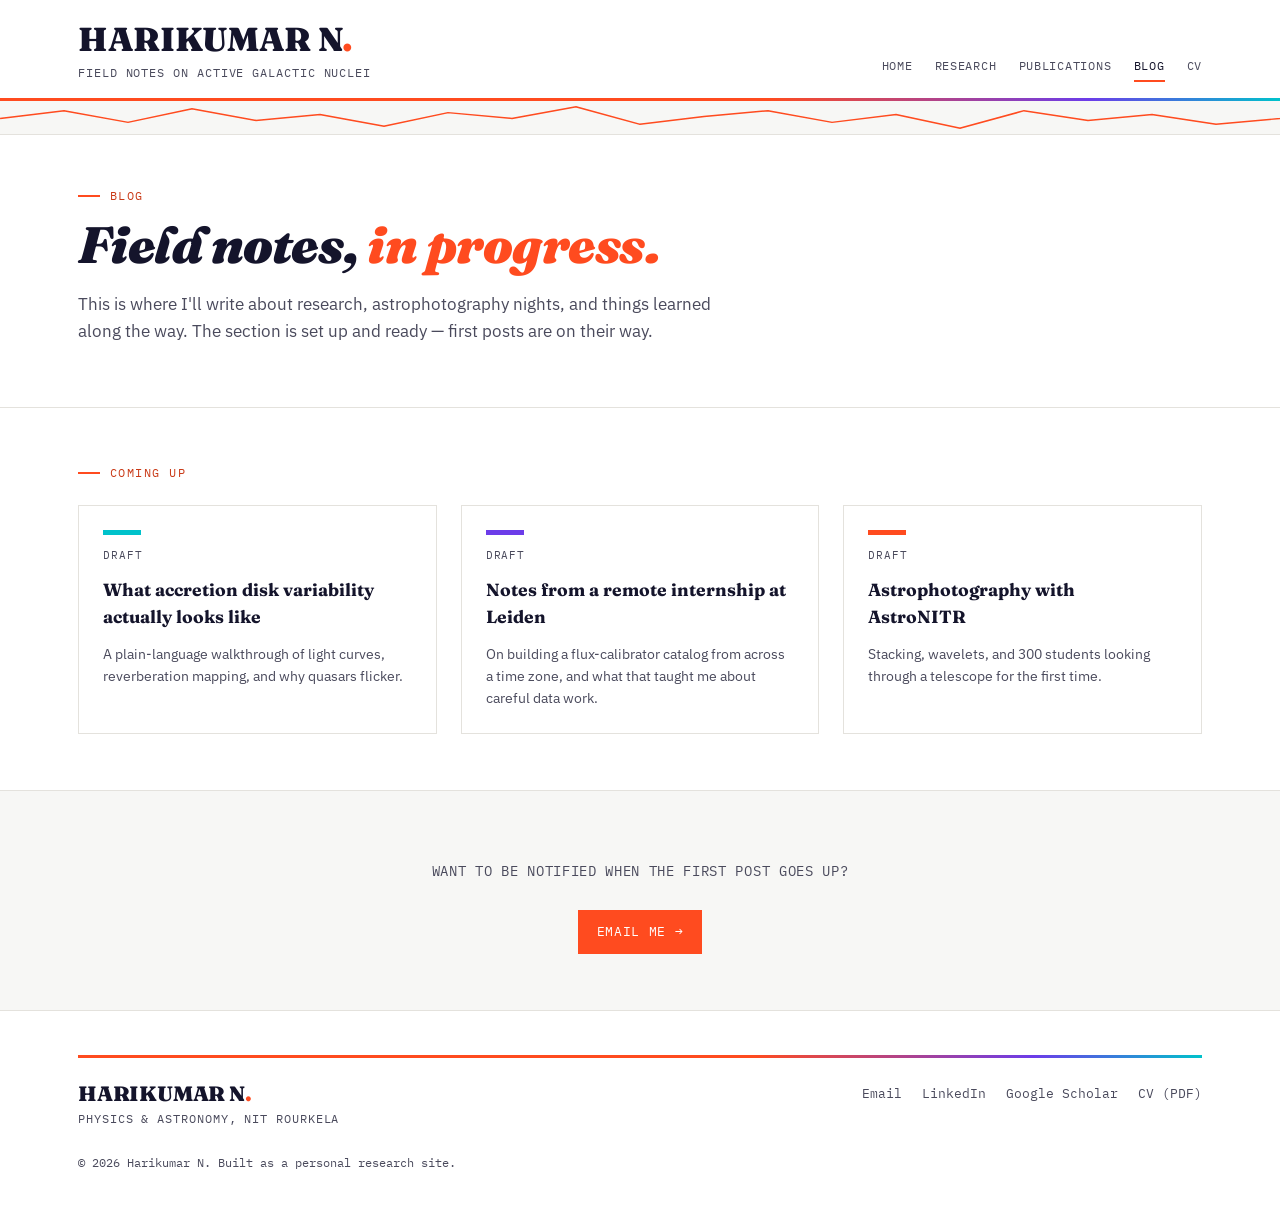
==== blog.html @ 053343cf "Add files via upload" ====
<!DOCTYPE html>
<html lang="en">
<head>
<meta charset="UTF-8">
<meta name="viewport" content="width=device-width, initial-scale=1">
<title>Blog — Harikumar N</title>
<meta name="description" content="Field notes on astronomy, research, and astrophotography by Harikumar N.">
<link rel="stylesheet" href="style.css">
</head>
<body>

<header class="masthead">
  <div class="wrap masthead-row">
    <div>
      <a href="index.html" class="wordmark">HARIKUMAR N<span>.</span></a>
      <div class="masthead-tag">Field Notes on Active Galactic Nuclei</div>
    </div>
    <nav class="mainnav">
      <a href="index.html">Home</a>
      <a href="research.html">Research</a>
      <a href="publications.html">Publications</a>
      <a href="blog.html" class="active">Blog</a>
      <a href="AGN_CV.pdf">CV</a>
    </nav>
  </div>
  <div class="masthead-rule"></div>
  <div class="pulse-strip" aria-hidden="true">
    <svg viewBox="0 0 1600 34" preserveAspectRatio="none">
      <path d="M0,18 L40,10 L80,22 L120,8 L160,20 L200,14 L240,26 L280,12 L320,18 L360,6 L400,24 L440,16 L480,10 L520,22 L560,14 L600,28 L640,10 L680,20 L720,14 L760,24 L800,18 L840,10 L880,22 L920,8 L960,20 L1000,14 L1040,26 L1080,12 L1120,18 L1160,6 L1200,24 L1240,16 L1280,10 L1320,22 L1360,14 L1400,28 L1440,10 L1480,20 L1520,14 L1560,24 L1600,18"
        fill="none" stroke="var(--quasar)" stroke-width="1.5"/>
    </svg>
  </div>
</header>

<main>
  <section class="hero" style="padding:52px 0 40px;">
    <div class="wrap">
      <div class="eyebrow">Blog</div>
      <h1 style="font-size:clamp(2rem,4.4vw,3.2rem);">Field notes, <em>in progress.</em></h1>
      <p class="hero-dek" style="max-width:64ch;">This is where I'll write about research, astrophotography
        nights, and things learned along the way. The section is set up and ready — first posts are on
        their way.</p>
    </div>
  </section>

  <section class="block">
    <div class="wrap">
      <div class="eyebrow" style="margin-bottom:22px;">Coming up</div>
      <div class="card-grid">
        <div class="postcard reveal">
          <div class="tag-strip"></div>
          <div class="status">Draft</div>
          <h3>What accretion disk variability actually looks like</h3>
          <p>A plain-language walkthrough of light curves, reverberation mapping, and why quasars flicker.</p>
        </div>
        <div class="postcard reveal">
          <div class="tag-strip" style="background:var(--uv);"></div>
          <div class="status">Draft</div>
          <h3>Notes from a remote internship at Leiden</h3>
          <p>On building a flux-calibrator catalog from across a time zone, and what that taught me about
            careful data work.</p>
        </div>
        <div class="postcard reveal">
          <div class="tag-strip" style="background:var(--quasar);"></div>
          <div class="status">Draft</div>
          <h3>Astrophotography with AstroNITR</h3>
          <p>Stacking, wavelets, and 300 students looking through a telescope for the first time.</p>
        </div>
      </div>
    </div>
  </section>

  <section class="block tinted">
    <div class="wrap" style="text-align:center;">
      <p style="font-family:var(--mono); font-size:0.85rem; color:var(--ink-soft); text-transform:uppercase; letter-spacing:.05em;">
        Want to be notified when the first post goes up?
      </p>
      <a class="btn primary" href="mailto:nandavan2003@gmail.com" style="margin-top:14px; display:inline-flex;">Email me →</a>
    </div>
  </section>
</main>

<footer>
  <div class="wrap">
    <div class="masthead-rule" style="margin-bottom:26px;"></div>
    <div class="footer-row">
      <div>
        <div class="wordmark" style="font-size:1.3rem;">HARIKUMAR N<span>.</span></div>
        <div class="masthead-tag">Physics &amp; Astronomy, NIT Rourkela</div>
      </div>
      <div class="footer-links">
        <a href="mailto:nandavan2003@gmail.com">Email</a>
        <a href="https://www.linkedin.com/in/harikumar-n-b17628258/" target="_blank" rel="noopener">LinkedIn</a>
        <a href="https://scholar.google.com/citations?user=ooK4Ng0AAAAJ&hl=en" target="_blank" rel="noopener">Google Scholar</a>
        <a href="AGN_CV.pdf">CV (PDF)</a>
      </div>
    </div>
    <div class="footer-note">© <span id="year"></span> Harikumar N. Built as a personal research site.</div>
  </div>
</footer>

<script src="script.js"></script>
</body>
</html>
---- style.css ----
/* ==========================================================================
   HARIKUMAR N — FIELD NOTES ON ACTIVE GALACTIC NUCLEI
   Design tokens
   ========================================================================== */

@import url('https://fonts.googleapis.com/css2?family=Fraunces:ital,opsz,wght@0,9..144,300;0,9..144,500;0,9..144,700;0,9..144,900;1,9..144,500;1,9..144,700&family=IBM+Plex+Sans:wght@400;500;600;700&family=IBM+Plex+Mono:wght@400;500;600&display=swap');

:root{
  --paper:#ffffff;
  --paper-dim:#F7F7F5;
  --ink:#14142B;
  --ink-soft:#4A4A5C;
  --quasar:#FF4B1F;
  --quasar-deep:#C93A17;
  --uv:#6C3CE9;
  --cyan:#00C2CB;
  --hairline:#E4E2DD;
  --max:1180px;

  --display: 'Fraunces', serif;
  --body: 'IBM Plex Sans', system-ui, sans-serif;
  --mono: 'IBM Plex Mono', ui-monospace, monospace;
}

*{box-sizing:border-box;}
html{scroll-behavior:smooth;}
body{
  margin:0;
  background:var(--paper);
  color:var(--ink);
  font-family:var(--body);
  font-size:16px;
  line-height:1.55;
  -webkit-font-smoothing:antialiased;
}
img{max-width:100%;display:block;}
a{color:inherit;}
::selection{background:var(--quasar);color:#fff;}

@media (prefers-reduced-motion: reduce){
  *{animation-duration:0.001ms !important; animation-iteration-count:1 !important; transition-duration:0.001ms !important; scroll-behavior:auto !important;}
}

.wrap{max-width:var(--max); margin:0 auto; padding:0 28px;}

/* ---------- Masthead ---------- */
.masthead{padding-top:22px;}
.masthead-row{
  display:flex; align-items:flex-end; justify-content:space-between;
  gap:24px; flex-wrap:wrap; padding-bottom:16px;
}
.wordmark{
  font-family:var(--display);
  font-weight:900;
  font-size:clamp(1.5rem, 2.6vw, 2.1rem);
  letter-spacing:-0.01em;
  line-height:1;
  text-decoration:none;
  color:var(--ink);
}
.wordmark span{color:var(--quasar);}
.masthead-tag{
  font-family:var(--mono);
  font-size:0.72rem;
  letter-spacing:0.08em;
  text-transform:uppercase;
  color:var(--ink-soft);
  margin-top:6px;
}
nav.mainnav{
  display:flex; gap:22px; flex-wrap:wrap;
  font-family:var(--mono);
  font-size:0.78rem;
  letter-spacing:0.06em;
  text-transform:uppercase;
}
nav.mainnav a{
  text-decoration:none; color:var(--ink-soft);
  padding-bottom:4px; border-bottom:2px solid transparent;
  transition:color .15s ease, border-color .15s ease;
}
nav.mainnav a:hover, nav.mainnav a.active{
  color:var(--ink); border-color:var(--quasar);
}
.masthead-rule{
  height:3px;
  background:linear-gradient(90deg, var(--quasar) 0%, var(--quasar) 60%, var(--uv) 85%, var(--cyan) 100%);
}

/* ---------- Pulse strip: signature element ---------- */
.pulse-strip{
  width:100%; height:34px; overflow:hidden; background:var(--paper-dim);
  border-bottom:1px solid var(--hairline);
}
.pulse-strip svg{width:200%; height:100%; display:block; animation:driftPulse 22s linear infinite;}
@keyframes driftPulse{ from{transform:translateX(0);} to{transform:translateX(-50%);} }

/* ---------- Eyebrow / labels ---------- */
.eyebrow{
  font-family:var(--mono); font-size:0.75rem; letter-spacing:0.12em;
  text-transform:uppercase; color:var(--quasar-deep);
  display:flex; align-items:center; gap:10px;
}
.eyebrow::before{content:""; width:22px; height:2px; background:var(--quasar);}

/* ---------- Hero ---------- */
.hero{padding:64px 0 48px; border-bottom:1px solid var(--hairline);}
.hero-grid{display:grid; grid-template-columns:1.5fr 1fr; gap:48px; align-items:end;}
.hero h1{
  font-family:var(--display); font-weight:900; font-style:italic;
  font-size:clamp(2.4rem, 5.4vw, 4.4rem);
  line-height:1.02; letter-spacing:-0.01em; margin:14px 0 20px;
}
.hero h1 em{color:var(--quasar); font-style:italic;}
.hero-dek{font-size:1.08rem; color:var(--ink-soft); max-width:46ch; margin-bottom:22px;}
.hero-links{display:flex; gap:16px; flex-wrap:wrap;}
.btn{
  font-family:var(--mono); font-size:0.8rem; letter-spacing:0.05em; text-transform:uppercase;
  padding:11px 18px; border:1.5px solid var(--ink); text-decoration:none; color:var(--ink);
  display:inline-flex; align-items:center; gap:8px; transition:all .15s ease;
}
.btn:hover{background:var(--ink); color:var(--paper);}
.btn.primary{background:var(--quasar); border-color:var(--quasar); color:#fff;}
.btn.primary:hover{background:var(--quasar-deep); border-color:var(--quasar-deep);}

.hero-meta{
  font-family:var(--mono); font-size:0.82rem; color:var(--ink-soft);
  border-left:2px solid var(--hairline); padding-left:18px;
  display:flex; flex-direction:column; gap:10px;
}
.hero-meta b{color:var(--ink); font-weight:600;}

/* ---------- Section ---------- */
section.block{padding:56px 0; border-bottom:1px solid var(--hairline);}
section.block.tinted{background:var(--paper-dim);}
.block-head{display:flex; justify-content:space-between; align-items:flex-end; gap:20px; margin-bottom:32px; flex-wrap:wrap;}
.block-head h2{
  font-family:var(--display); font-weight:700; font-size:clamp(1.7rem,3vw,2.5rem);
  margin:8px 0 0;
}
.block-head p{color:var(--ink-soft); max-width:52ch; margin:8px 0 0; font-size:0.98rem;}

/* ---------- Dispatch cards (experience) ---------- */
.dispatch-grid{display:grid; grid-template-columns:repeat(3,1fr); gap:0; border-top:1px solid var(--hairline);}
.dispatch{padding:26px 24px; border-right:1px solid var(--hairline); border-bottom:1px solid var(--hairline);}
.dispatch:last-child{border-right:none;}
.dispatch .drop{
  font-family:var(--display); font-weight:900; font-size:2.6rem; line-height:0.8;
  float:left; margin-right:8px; color:var(--quasar);
}
.dispatch h3{font-family:var(--display); font-weight:700; font-size:1.15rem; margin:0 0 4px;}
.dispatch .meta{font-family:var(--mono); font-size:0.72rem; color:var(--ink-soft); text-transform:uppercase; letter-spacing:.05em; margin-bottom:10px;}
.dispatch p{font-size:0.93rem; color:var(--ink-soft); margin:0;}
.dispatch p::after{content:""; display:block; clear:both;}

/* ---------- Pull quote ---------- */
.pullquote{
  font-family:var(--display); font-style:italic; font-weight:600;
  font-size:clamp(1.3rem,2.6vw,1.9rem); line-height:1.35;
  border-left:4px solid var(--uv); padding-left:24px; margin:0;
  color:var(--ink);
}
.pullquote cite{
  display:block; font-family:var(--mono); font-style:normal; font-size:0.75rem;
  text-transform:uppercase; letter-spacing:.08em; color:var(--ink-soft); margin-top:14px;
}

/* ---------- Publication entries ---------- */
.pub-entry{padding:28px 0; border-bottom:1px solid var(--hairline); display:grid; grid-template-columns:90px 1fr; gap:22px;}
.pub-entry:last-child{border-bottom:none;}
.pub-year{font-family:var(--mono); font-size:1.6rem; font-weight:600; color:var(--uv);}
.pub-title{font-family:var(--display); font-weight:700; font-size:1.25rem; margin:0 0 8px; line-height:1.25;}
.pub-journal{font-family:var(--mono); font-size:0.78rem; text-transform:uppercase; letter-spacing:.05em; color:var(--ink-soft); margin-bottom:10px;}
.pub-desc{color:var(--ink-soft); font-size:0.95rem; max-width:70ch;}
.pub-link{font-family:var(--mono); font-size:0.78rem; text-decoration:none; color:var(--quasar-deep); border-bottom:1px solid var(--quasar-deep);}

/* ---------- Skill tags ---------- */
.tag-cloud{display:flex; flex-wrap:wrap; gap:10px;}
.tag{
  font-family:var(--mono); font-size:0.76rem; padding:7px 12px;
  border:1px solid var(--hairline); color:var(--ink-soft);
}

/* ---------- Two column ---------- */
.two-col{display:grid; grid-template-columns:1fr 1fr; gap:48px;}

/* ---------- Coming soon / blog cards ---------- */
.card-grid{display:grid; grid-template-columns:repeat(3,1fr); gap:24px;}
.postcard{border:1px solid var(--hairline); padding:24px; display:flex; flex-direction:column; gap:12px; min-height:220px;}
.postcard .tag-strip{width:38px; height:5px; background:var(--cyan);}
.postcard h3{font-family:var(--display); font-weight:700; font-size:1.1rem; margin:0;}
.postcard p{color:var(--ink-soft); font-size:0.9rem; margin:0; flex:1;}
.postcard .status{font-family:var(--mono); font-size:0.7rem; text-transform:uppercase; letter-spacing:.08em; color:var(--ink-soft);}

/* ---------- Footer ---------- */
footer{padding:44px 0 60px;}
.footer-row{display:flex; justify-content:space-between; align-items:flex-start; gap:24px; flex-wrap:wrap;}
.footer-links{display:flex; gap:20px; flex-wrap:wrap; font-family:var(--mono); font-size:0.8rem;}
.footer-links a{text-decoration:none; color:var(--ink-soft); border-bottom:1px solid transparent;}
.footer-links a:hover{color:var(--ink); border-color:var(--ink);}
.footer-note{font-family:var(--mono); font-size:0.72rem; color:var(--ink-soft); margin-top:26px;}

/* ---------- Responsive ---------- */
@media (max-width:860px){
  .hero-grid{grid-template-columns:1fr;}
  .hero-meta{border-left:none; border-top:2px solid var(--hairline); padding-left:0; padding-top:16px; flex-direction:row; flex-wrap:wrap; gap:18px;}
  .dispatch-grid{grid-template-columns:1fr;}
  .dispatch{border-right:none;}
  .two-col{grid-template-columns:1fr;}
  .card-grid{grid-template-columns:1fr;}
  .pub-entry{grid-template-columns:1fr; gap:6px;}
}
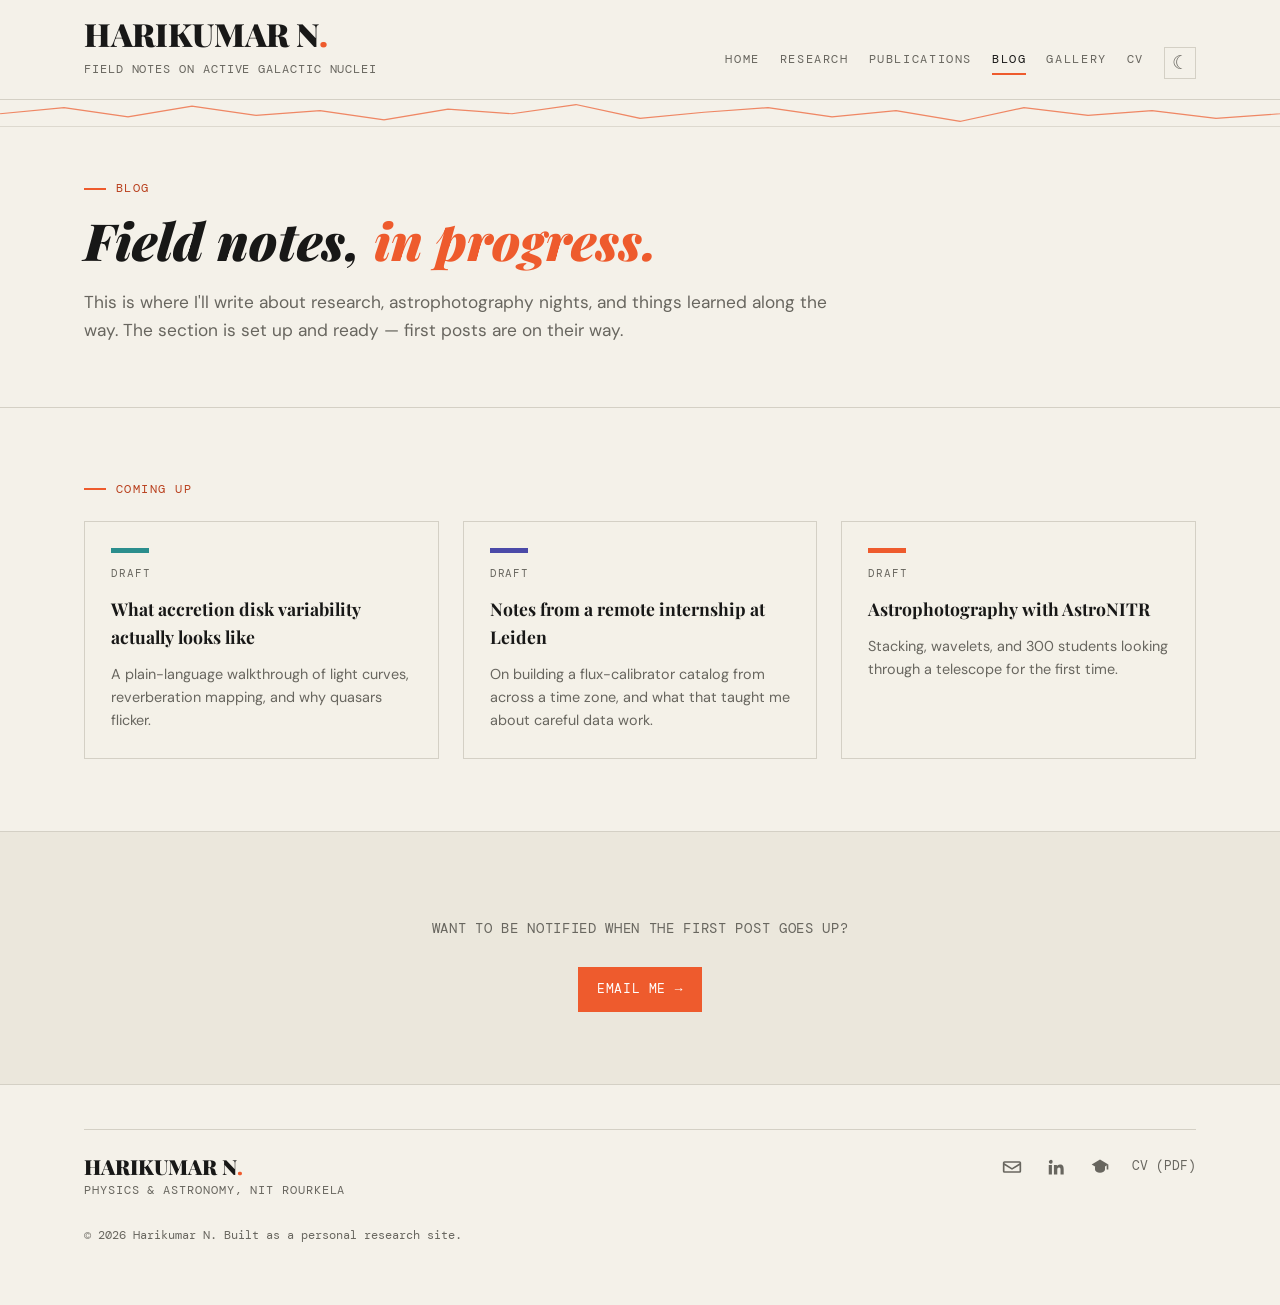
==== commit 48268c16: "Atlast got the hero image to scale properly and fi t the screen. The image is now scaled down to 25%" ====
--- a/blog.html
+++ b/blog.html
@@ -20,7 +20,12 @@
       <a href="research.html">Research</a>
       <a href="publications.html">Publications</a>
       <a href="blog.html" class="active">Blog</a>
-      <a href="AGN_CV.pdf">CV</a>
+      <a href="gallery.html">Gallery</a>
+      <a href="AGN_CV (1).pdf">CV</a>
+      <button class="theme-toggle" type="button" aria-pressed="false" aria-label="Switch to dark mode">
+        <span class="theme-icon theme-moon" aria-hidden="true">☾</span>
+        <span class="theme-icon theme-sun" aria-hidden="true">☀</span>
+      </button>
     </nav>
   </div>
   <div class="masthead-rule"></div>
@@ -89,10 +94,16 @@
         <div class="masthead-tag">Physics &amp; Astronomy, NIT Rourkela</div>
       </div>
       <div class="footer-links">
-        <a href="mailto:nandavan2003@gmail.com">Email</a>
-        <a href="https://www.linkedin.com/in/harikumar-n-b17628258/" target="_blank" rel="noopener">LinkedIn</a>
-        <a href="https://scholar.google.com/citations?user=ooK4Ng0AAAAJ&hl=en" target="_blank" rel="noopener">Google Scholar</a>
-        <a href="AGN_CV.pdf">CV (PDF)</a>
+        <a class="icon-link" href="mailto:nandavan2003@gmail.com" aria-label="Email" title="Email">
+          <svg viewBox="0 0 24 24" aria-hidden="true"><path d="M3 5h18a2 2 0 0 1 2 2v10a2 2 0 0 1-2 2H3a2 2 0 0 1-2-2V7a2 2 0 0 1 2-2Zm0 2v.5l9 5.6 9-5.6V7H3Zm18 10V9.85l-8.47 5.27a1 1 0 0 1-1.06 0L3 9.85V17h18Z"/></svg>
+        </a>
+        <a class="icon-link" href="https://www.linkedin.com/in/harikumar-n-b17628258/" target="_blank" rel="noopener" aria-label="LinkedIn" title="LinkedIn">
+          <svg viewBox="0 0 24 24" aria-hidden="true"><path d="M5.2 3.5A2.3 2.3 0 1 1 5.2 8a2.3 2.3 0 0 1 0-4.5ZM3.3 9.5h3.8V21H3.3V9.5ZM9.5 9.5h3.6v1.57h.05c.5-.94 1.73-1.93 3.56-1.93 3.81 0 4.51 2.5 4.51 5.75V21h-3.8v-5.42c0-1.29-.02-2.95-1.8-2.95-1.8 0-2.08 1.4-2.08 2.85V21H9.5V9.5Z"/></svg>
+        </a>
+        <a class="icon-link" href="https://scholar.google.com/citations?user=ooK4Ng0AAAAJ&hl=en" target="_blank" rel="noopener" aria-label="Google Scholar" title="Google Scholar">
+          <svg viewBox="0 0 24 24" aria-hidden="true"><path d="m2 9 10-6 10 6-10 6L2 9Zm4 2.4V15c0 2.2 2.69 4 6 4s6-1.8 6-4v-3.6l-6 3.6-6-3.6ZM20 10v5h2v-6l-2 1Z"/></svg>
+        </a>
+        <a href="AGN_CV (1).pdf">CV (PDF)</a>
       </div>
     </div>
     <div class="footer-note">© <span id="year"></span> Harikumar N. Built as a personal research site.</div>
--- a/style.css
+++ b/style.css
@@ -1,25 +1,33 @@
-/* ==========================================================================
-   HARIKUMAR N — FIELD NOTES ON ACTIVE GALACTIC NUCLEI
-   Design tokens
-   ========================================================================== */
-
-@import url('https://fonts.googleapis.com/css2?family=Fraunces:ital,opsz,wght@0,9..144,300;0,9..144,500;0,9..144,700;0,9..144,900;1,9..144,500;1,9..144,700&family=IBM+Plex+Sans:wght@400;500;600;700&family=IBM+Plex+Mono:wght@400;500;600&display=swap');
+@import url('https://fonts.googleapis.com/css2?family=DM+Mono:wght@400;500&family=DM+Sans:wght@400;500;600;700&family=Playfair+Display:ital,wght@0,500;0,600;1,500;1,600&display=swap');
 
 :root{
-  --paper:#ffffff;
-  --paper-dim:#F7F7F5;
-  --ink:#14142B;
-  --ink-soft:#4A4A5C;
-  --quasar:#FF4B1F;
-  --quasar-deep:#C93A17;
-  --uv:#6C3CE9;
-  --cyan:#00C2CB;
-  --hairline:#E4E2DD;
+  --paper:#f4f1e9;
+  --paper-dim:#ebe7dc;
+  --ink:#181817;
+  --ink-soft:#68665f;
+  --quasar:#ee5b2d;
+  --quasar-deep:#b9401e;
+  --uv:#4b4aa8;
+  --cyan:#2b8e8d;
+  --hairline:#d4d0c5;
+  --hero-overlay:rgba(244,241,233,.96);
   --max:1180px;
-
-  --display: 'Fraunces', serif;
-  --body: 'IBM Plex Sans', system-ui, sans-serif;
-  --mono: 'IBM Plex Mono', ui-monospace, monospace;
+  --display:'Playfair Display', Georgia, serif;
+  --body:'DM Sans', sans-serif;
+  --mono:'DM Mono', monospace;
+}
+
+html[data-theme="dark"]{
+  --paper:#171817;
+  --paper-dim:#222421;
+  --ink:#f3f0e7;
+  --ink-soft:#b8b5ab;
+  --quasar:#ff8051;
+  --quasar-deep:#ff9c7b;
+  --uv:#aaa8f0;
+  --cyan:#68c9c1;
+  --hairline:#3a3c37;
+  --hero-overlay:rgba(23,24,23,.94);
 }
 
 *{box-sizing:border-box;}
@@ -30,7 +38,7 @@
   color:var(--ink);
   font-family:var(--body);
   font-size:16px;
-  line-height:1.55;
+  line-height:1.6;
   -webkit-font-smoothing:antialiased;
 }
 img{max-width:100%;display:block;}
@@ -41,19 +49,19 @@
   *{animation-duration:0.001ms !important; animation-iteration-count:1 !important; transition-duration:0.001ms !important; scroll-behavior:auto !important;}
 }
 
-.wrap{max-width:var(--max); margin:0 auto; padding:0 28px;}
+.wrap{max-width:var(--max); margin:0 auto; padding:0 34px;}
 
 /* ---------- Masthead ---------- */
-.masthead{padding-top:22px;}
+.masthead{padding-top:18px; background:var(--paper);}
 .masthead-row{
   display:flex; align-items:flex-end; justify-content:space-between;
-  gap:24px; flex-wrap:wrap; padding-bottom:16px;
+  gap:24px; flex-wrap:wrap; padding-bottom:20px;
 }
 .wordmark{
   font-family:var(--display);
   font-weight:900;
-  font-size:clamp(1.5rem, 2.6vw, 2.1rem);
-  letter-spacing:-0.01em;
+  font-size:clamp(1.5rem, 2.6vw, 2rem);
+  letter-spacing:0;
   line-height:1;
   text-decoration:none;
   color:var(--ink);
@@ -68,10 +76,10 @@
   margin-top:6px;
 }
 nav.mainnav{
-  display:flex; gap:22px; flex-wrap:wrap;
+  display:flex; align-items:center; gap:20px; flex-wrap:wrap;
   font-family:var(--mono);
-  font-size:0.78rem;
-  letter-spacing:0.06em;
+  font-size:0.72rem;
+  letter-spacing:0.14em;
   text-transform:uppercase;
 }
 nav.mainnav a{
@@ -82,15 +90,28 @@
 nav.mainnav a:hover, nav.mainnav a.active{
   color:var(--ink); border-color:var(--quasar);
 }
+.theme-toggle{
+  width:32px; height:32px; display:inline-grid; place-items:center;
+  color:var(--ink-soft); background:transparent; border:1px solid var(--hairline);
+  padding:0; cursor:pointer; transition:color .15s ease, border-color .15s ease, background .15s ease;
+}
+.theme-toggle:hover, .theme-toggle:focus-visible{
+  color:var(--ink); border-color:var(--quasar); background:var(--paper-dim);
+}
+.theme-toggle:focus-visible{outline:2px solid var(--quasar); outline-offset:3px;}
+.theme-icon{font-family:var(--body); font-size:1.2rem; line-height:1;}
+.theme-sun{display:none;}
+html[data-theme="dark"] .theme-moon{display:none;}
+html[data-theme="dark"] .theme-sun{display:block;}
 .masthead-rule{
-  height:3px;
-  background:linear-gradient(90deg, var(--quasar) 0%, var(--quasar) 60%, var(--uv) 85%, var(--cyan) 100%);
+  height:1px;
+  background:var(--hairline);
 }
 
 /* ---------- Pulse strip: signature element ---------- */
 .pulse-strip{
-  width:100%; height:34px; overflow:hidden; background:var(--paper-dim);
-  border-bottom:1px solid var(--hairline);
+  width:100%; height:27px; overflow:hidden; background:var(--paper);
+  border-bottom:1px solid var(--hairline); opacity:.7;
 }
 .pulse-strip svg{width:200%; height:100%; display:block; animation:driftPulse 22s linear infinite;}
 @keyframes driftPulse{ from{transform:translateX(0);} to{transform:translateX(-50%);} }
@@ -104,45 +125,164 @@
 .eyebrow::before{content:""; width:22px; height:2px; background:var(--quasar);}
 
 /* ---------- Hero ---------- */
-.hero{padding:64px 0 48px; border-bottom:1px solid var(--hairline);}
+.hero{padding:78px 0 58px; border-bottom:1px solid var(--hairline);}
 .hero-grid{display:grid; grid-template-columns:1.5fr 1fr; gap:48px; align-items:end;}
+.hero-grid > *{min-width:0;}
+
+/* ---------- Hero with photo background ---------- */
+.hero-photo{
+  position:relative;
+  width:100%;
+  margin-left:0;
+  height:calc(100vh - 96px);
+  min-height:620px;
+  overflow:hidden;
+}
+
+.hero-photo-figure{
+  position:absolute;
+  inset:0;
+  display:block;
+  margin:0;
+  background:var(--paper-dim);
+}
+
+.hero-photo-figure img{
+  display:block;
+  width:100%;
+  height:100%;
+  max-width:none;
+  object-fit:cover;
+  object-position:65% 62%;
+  filter:saturate(.9) contrast(1.04);
+}
+
+.hero-copy{
+  display:block;
+  position:absolute;
+  inset:0;
+  z-index:1;
+  background:linear-gradient(90deg, var(--hero-overlay) 0%, color-mix(in srgb, var(--hero-overlay) 72%, transparent) 30%, transparent 44%);
+  padding-top:clamp(28px, 5vh, 64px);
+}
+
+@media (min-width:861px){
+  .hero-copy .hero-grid{
+    grid-template-columns:1fr;
+    width:min(42vw, 620px);
+    margin-left:0;
+  }
+
+  .hero-copy .hero-meta{
+    border-left:0;
+    border-top:1px solid color-mix(in srgb, var(--ink) 30%, transparent);
+    padding:16px 0 0;
+    display:grid;
+    grid-template-columns:repeat(2, minmax(0, 1fr));
+    gap:12px 18px;
+  }
+}
+
+@media (min-width:861px){
+  .hero-photo-figure{
+    inset:0;
+  }
+
+  .hero-photo-figure img{
+    object-position:65% 62%;
+  }
+
+  .hero-copy{
+    right:0;
+    background:linear-gradient(90deg, var(--hero-overlay) 0%, color-mix(in srgb, var(--hero-overlay) 72%, transparent) 30%, transparent 44%);
+    padding-top:clamp(28px, 5vh, 64px);
+  }
+}
+
+@media (max-width:860px){
+  .hero-photo{
+    height:70vh;
+    min-height:480px;
+  }
+
+  .hero-photo-figure img{object-position:center center;}
+
+  .hero-copy{width:100%; padding:54px 0 42px; background:linear-gradient(90deg, var(--hero-overlay), color-mix(in srgb, var(--hero-overlay) 58%, transparent));}
+}
+
+@media (max-width:520px){
+  .hero-copy{padding:38px 0 32px;}
+}
+
 .hero h1{
   font-family:var(--display); font-weight:900; font-style:italic;
-  font-size:clamp(2.4rem, 5.4vw, 4.4rem);
-  line-height:1.02; letter-spacing:-0.01em; margin:14px 0 20px;
+  font-size:clamp(2.4rem, 5vw, 4.2rem);
+  line-height:1.04; letter-spacing:0; margin:16px 0 22px;
 }
 .hero h1 em{color:var(--quasar); font-style:italic;}
 .hero-dek{font-size:1.08rem; color:var(--ink-soft); max-width:46ch; margin-bottom:22px;}
 .hero-links{display:flex; gap:16px; flex-wrap:wrap;}
 .btn{
   font-family:var(--mono); font-size:0.8rem; letter-spacing:0.05em; text-transform:uppercase;
-  padding:11px 18px; border:1.5px solid var(--ink); text-decoration:none; color:var(--ink);
+  padding:11px 18px; border:1px solid var(--ink); text-decoration:none; color:var(--ink);
   display:inline-flex; align-items:center; gap:8px; transition:all .15s ease;
 }
 .btn:hover{background:var(--ink); color:var(--paper);}
 .btn.primary{background:var(--quasar); border-color:var(--quasar); color:#fff;}
 .btn.primary:hover{background:var(--quasar-deep); border-color:var(--quasar-deep);}
 
+.hero-meta,
+.hero-meta b{
+  font-weight:700;
+}
+
 .hero-meta{
-  font-family:var(--mono); font-size:0.82rem; color:var(--ink-soft);
+  color:var(--ink);
   border-left:2px solid var(--hairline); padding-left:18px;
   display:flex; flex-direction:column; gap:10px;
 }
 .hero-meta b{color:var(--ink); font-weight:600;}
 
 /* ---------- Section ---------- */
-section.block{padding:56px 0; border-bottom:1px solid var(--hairline);}
+section.block{padding:72px 0; border-bottom:1px solid var(--hairline);}
 section.block.tinted{background:var(--paper-dim);}
 .block-head{display:flex; justify-content:space-between; align-items:flex-end; gap:20px; margin-bottom:32px; flex-wrap:wrap;}
 .block-head h2{
   font-family:var(--display); font-weight:700; font-size:clamp(1.7rem,3vw,2.5rem);
-  margin:8px 0 0;
+  margin:10px 0 0; line-height:1.16;
 }
 .block-head p{color:var(--ink-soft); max-width:52ch; margin:8px 0 0; font-size:0.98rem;}
+
+/* ---------- Gallery ---------- */
+.gallery-group + .gallery-group{margin-top:42px;}
+.gallery-group-head{
+  display:flex; align-items:baseline; justify-content:space-between;
+  gap:18px; padding-bottom:12px; border-bottom:1px solid var(--hairline);
+}
+.gallery-group-head h3{
+  font-family:var(--display); font-size:1.35rem; margin:0;
+}
+.gallery-count{
+  font-family:var(--mono); font-size:0.7rem; color:var(--ink-soft);
+  letter-spacing:.07em; text-transform:uppercase;
+}
+.gallery-grid{display:grid; grid-template-columns:repeat(3,1fr); gap:20px; padding-top:18px;}
+.gallery-item{margin:0;}
+.gallery-item img{
+  width:100%; aspect-ratio:4 / 3; object-fit:cover;
+  border:1px solid var(--hairline); transition:transform .2s ease;
+}
+.gallery-item:hover img{transform:translateY(-3px);}
+.gallery-item figcaption{
+  display:flex; justify-content:space-between; gap:12px; padding-top:9px;
+  font-family:var(--mono); font-size:0.72rem; color:var(--ink-soft);
+  text-transform:uppercase; letter-spacing:.05em;
+}
+.gallery-item figcaption span{color:var(--quasar-deep);}
 
 /* ---------- Dispatch cards (experience) ---------- */
 .dispatch-grid{display:grid; grid-template-columns:repeat(3,1fr); gap:0; border-top:1px solid var(--hairline);}
-.dispatch{padding:26px 24px; border-right:1px solid var(--hairline); border-bottom:1px solid var(--hairline);}
+.dispatch{padding:30px 26px; border-right:1px solid var(--hairline); border-bottom:1px solid var(--hairline);}
 .dispatch:last-child{border-right:none;}
 .dispatch .drop{
   font-family:var(--display); font-weight:900; font-size:2.6rem; line-height:0.8;
@@ -182,11 +322,11 @@
 }
 
 /* ---------- Two column ---------- */
-.two-col{display:grid; grid-template-columns:1fr 1fr; gap:48px;}
+.two-col{display:grid; grid-template-columns:1fr 1fr; gap:64px;}
 
 /* ---------- Coming soon / blog cards ---------- */
 .card-grid{display:grid; grid-template-columns:repeat(3,1fr); gap:24px;}
-.postcard{border:1px solid var(--hairline); padding:24px; display:flex; flex-direction:column; gap:12px; min-height:220px;}
+.postcard{border:1px solid var(--hairline); background:color-mix(in srgb, var(--paper) 58%, transparent); padding:26px; display:flex; flex-direction:column; gap:12px; min-height:220px;}
 .postcard .tag-strip{width:38px; height:5px; background:var(--cyan);}
 .postcard h3{font-family:var(--display); font-weight:700; font-size:1.1rem; margin:0;}
 .postcard p{color:var(--ink-soft); font-size:0.9rem; margin:0; flex:1;}
@@ -198,15 +338,26 @@
 .footer-links{display:flex; gap:20px; flex-wrap:wrap; font-family:var(--mono); font-size:0.8rem;}
 .footer-links a{text-decoration:none; color:var(--ink-soft); border-bottom:1px solid transparent;}
 .footer-links a:hover{color:var(--ink); border-color:var(--ink);}
+.footer-links .icon-link{display:inline-flex; align-items:center; justify-content:center; width:24px; height:24px;}
+.footer-links .icon-link svg{width:20px; height:20px; fill:currentColor;}
 .footer-note{font-family:var(--mono); font-size:0.72rem; color:var(--ink-soft); margin-top:26px;}
 
 /* ---------- Responsive ---------- */
 @media (max-width:860px){
   .hero-grid{grid-template-columns:1fr;}
-  .hero-meta{border-left:none; border-top:2px solid var(--hairline); padding-left:0; padding-top:16px; flex-direction:row; flex-wrap:wrap; gap:18px;}
+  .hero-meta{border-left:none; border-top:1px solid var(--hairline); padding-left:0; padding-top:16px; flex-direction:row; flex-wrap:wrap; gap:18px;}
   .dispatch-grid{grid-template-columns:1fr;}
   .dispatch{border-right:none;}
+  .gallery-grid{grid-template-columns:repeat(2,1fr);}
   .two-col{grid-template-columns:1fr;}
   .card-grid{grid-template-columns:1fr;}
   .pub-entry{grid-template-columns:1fr; gap:6px;}
 }
+@media (max-width:520px){
+  .wrap{padding:0 20px;}
+  nav.mainnav{gap:13px; font-size:.65rem; letter-spacing:.08em;}
+  .masthead-row{align-items:flex-start;}
+  .masthead-tag{font-size:.62rem;}
+  .gallery-grid{grid-template-columns:1fr;}
+  .gallery-group-head{align-items:flex-start; flex-direction:column; gap:5px;}
+}
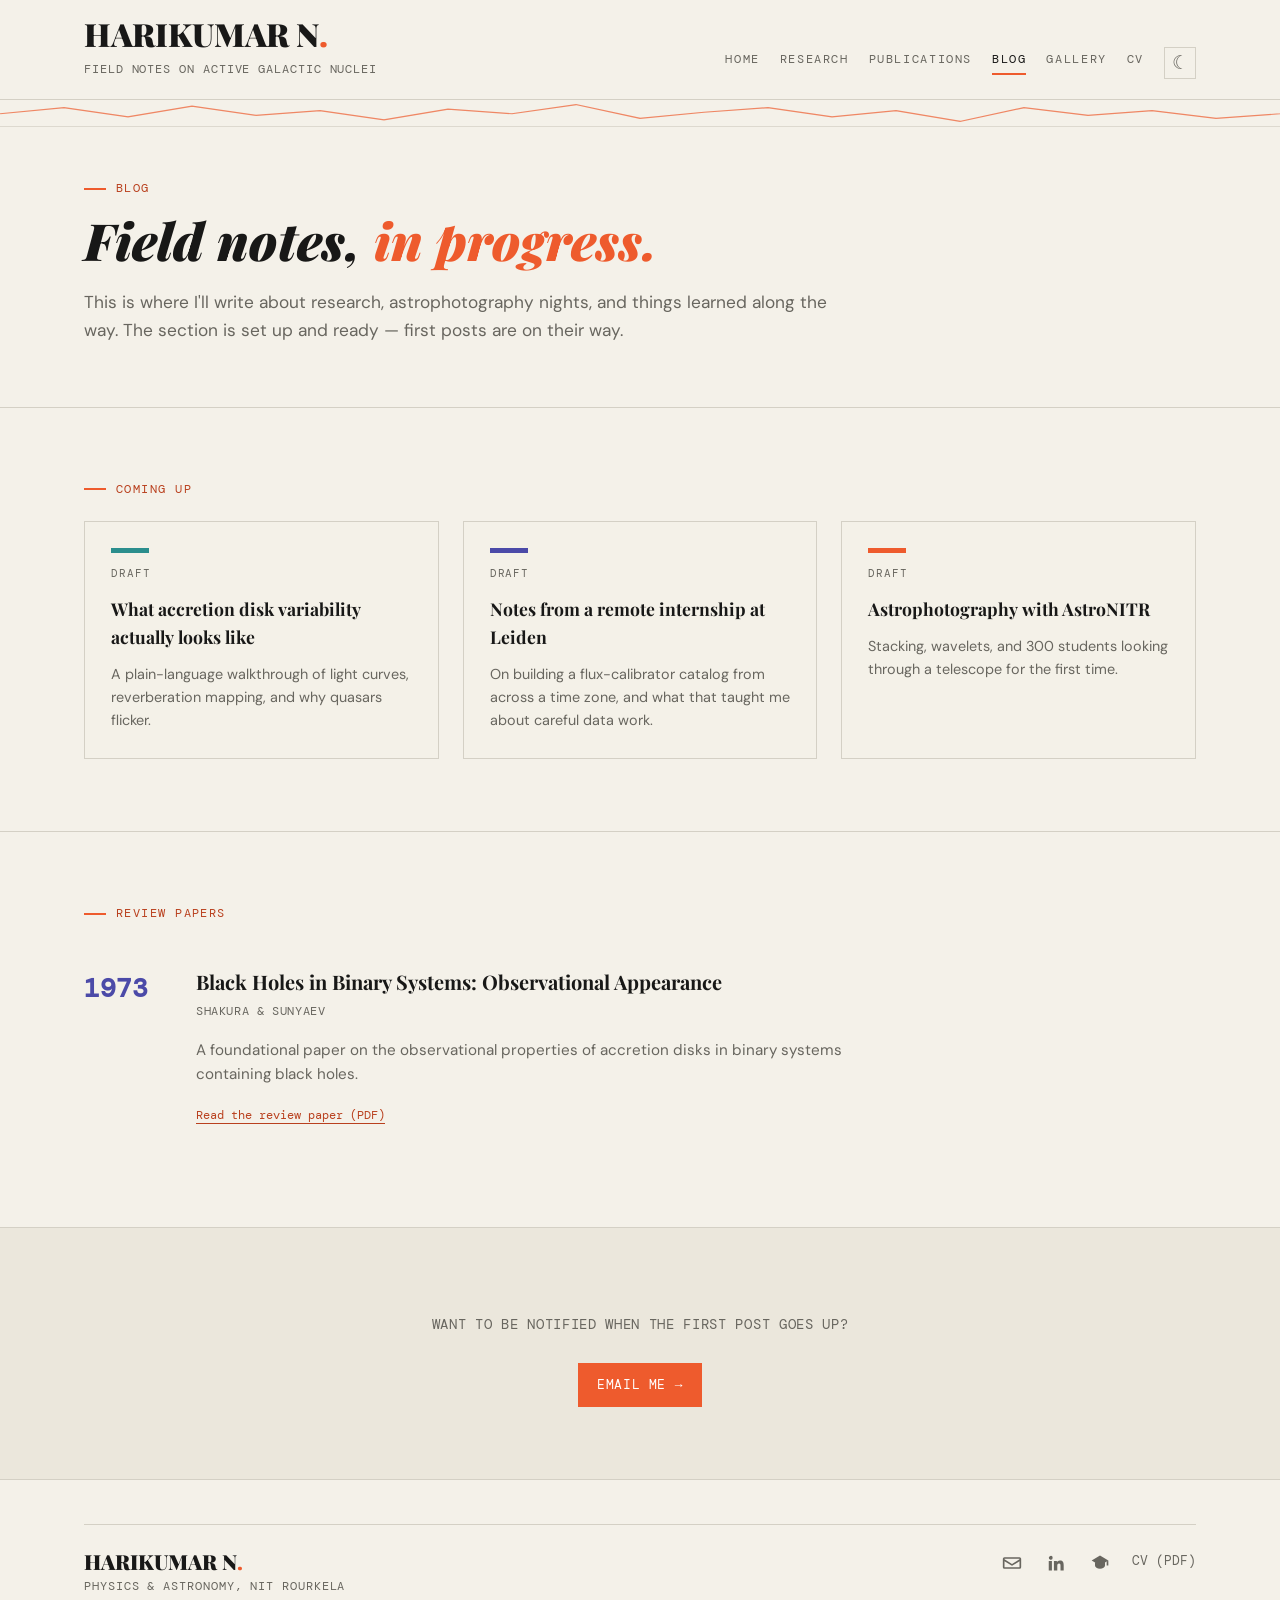
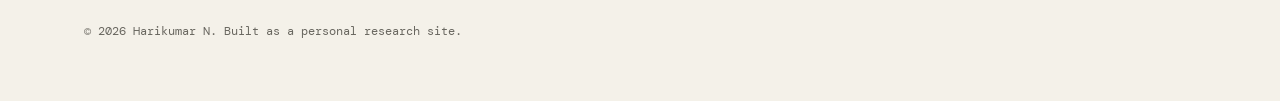
==== commit 9fc8f11a: "added my first review paper" ====
--- a/blog.html
+++ b/blog.html
@@ -75,6 +75,21 @@
     </div>
   </section>
 
+  <section class="block">
+    <div class="wrap">
+      <div class="eyebrow" style="margin-bottom:18px;">Review papers</div>
+      <div class="pub-entry">
+        <div class="pub-year">1973</div>
+        <div>
+          <div class="pub-title">Black Holes in Binary Systems: Observational Appearance</div>
+          <div class="pub-journal">Shakura &amp; Sunyaev</div>
+          <p class="pub-desc">A foundational paper on the observational properties of accretion disks in binary systems containing black holes.</p>
+          <a class="pub-link" href="Shakura-Sunyaev-1973-Black-Holes-in-Binary-Systems.pdf" target="_blank" rel="noopener">Read the review paper (PDF)</a>
+        </div>
+      </div>
+    </div>
+  </section>
+
   <section class="block tinted">
     <div class="wrap" style="text-align:center;">
       <p style="font-family:var(--mono); font-size:0.85rem; color:var(--ink-soft); text-transform:uppercase; letter-spacing:.05em;">
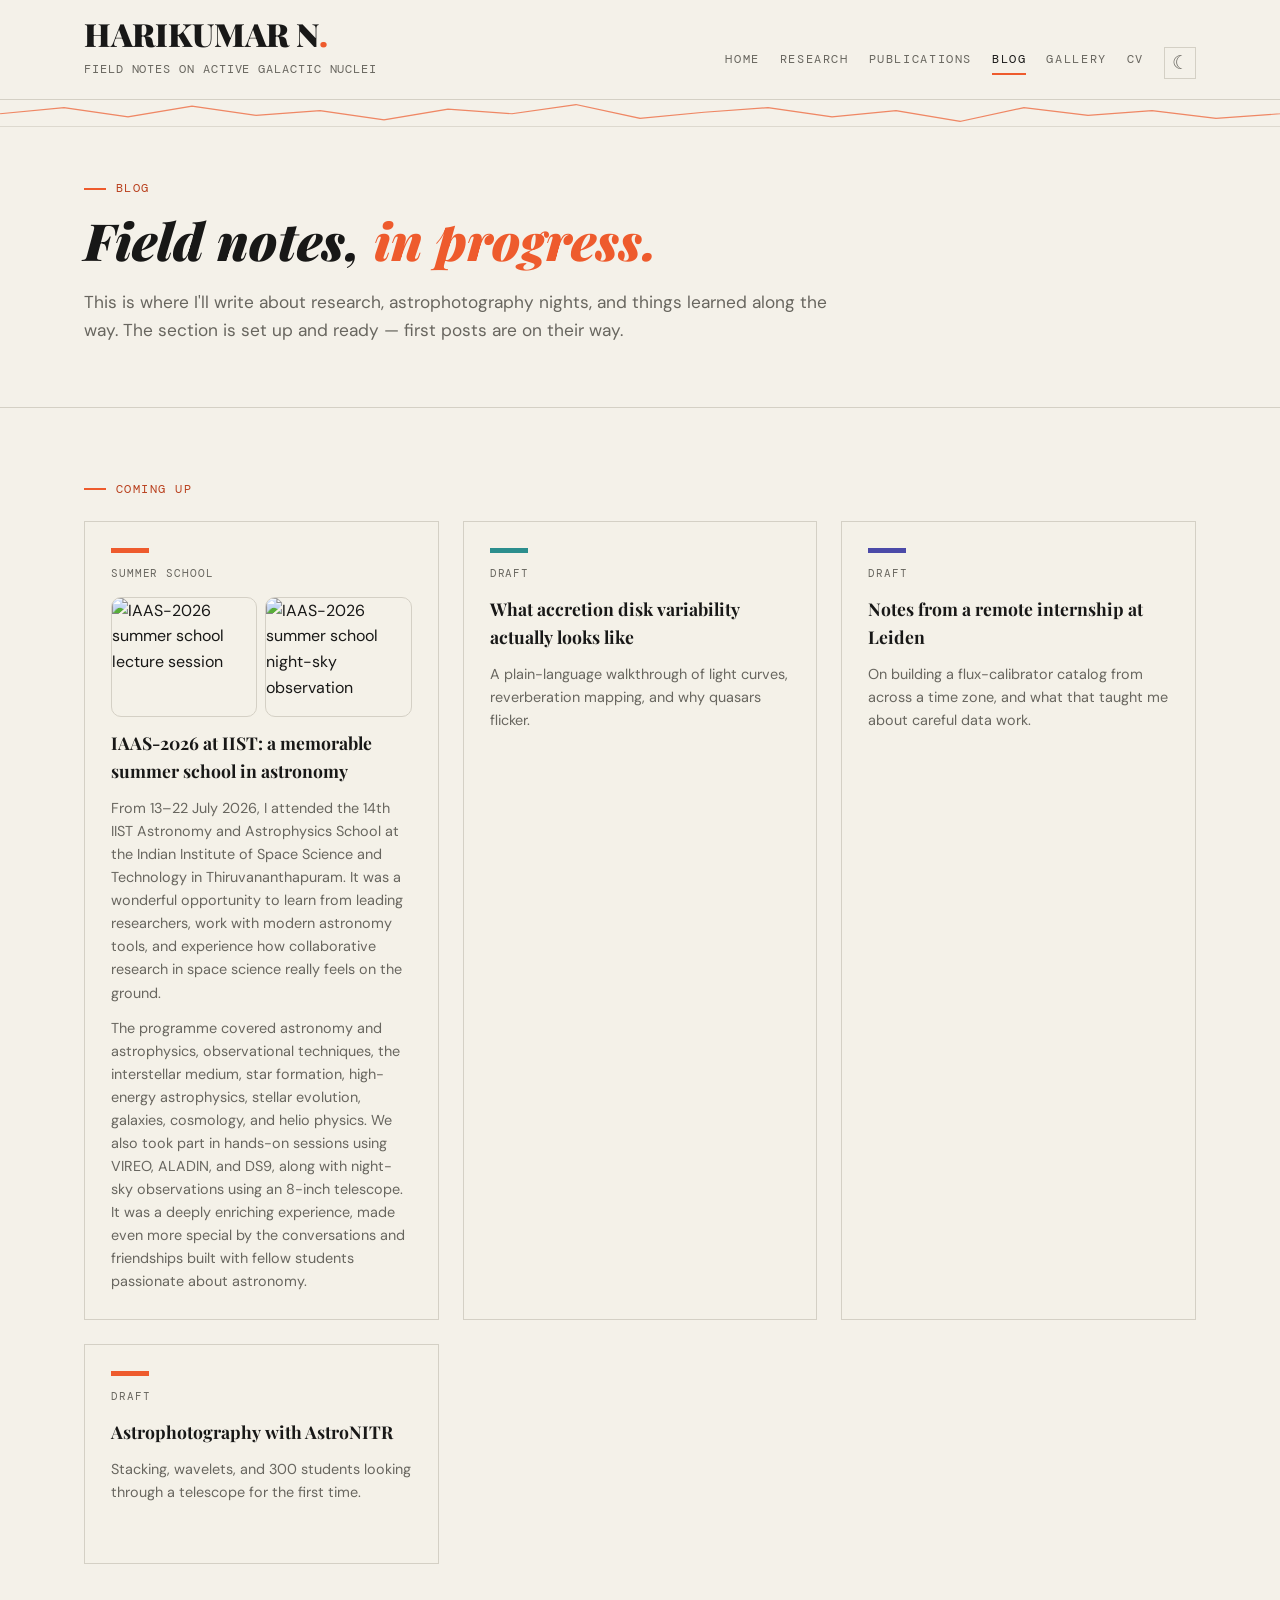
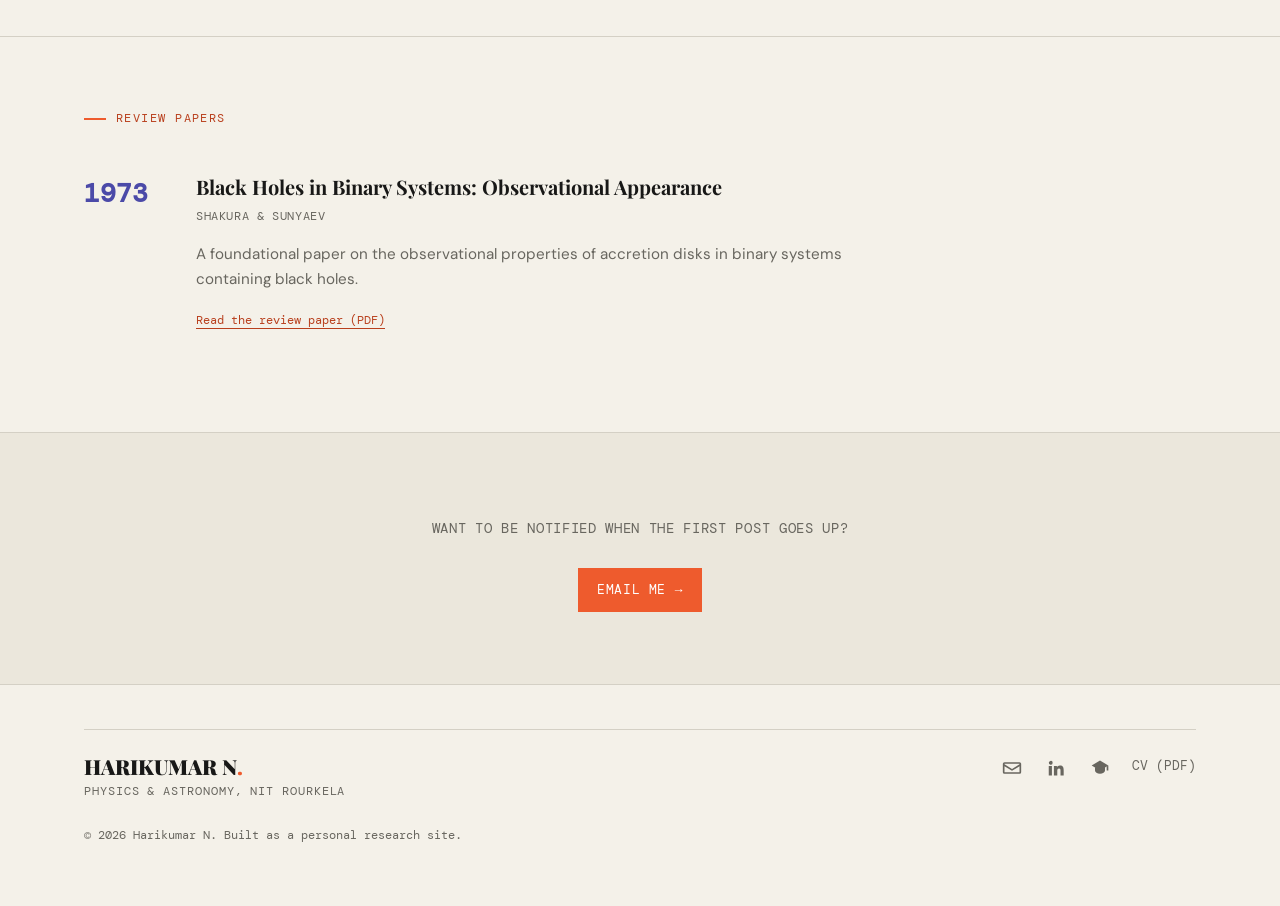
==== commit ccc47643: "IIST WORKSHOP" ====
--- a/blog.html
+++ b/blog.html
@@ -52,6 +52,24 @@
     <div class="wrap">
       <div class="eyebrow" style="margin-bottom:22px;">Coming up</div>
       <div class="card-grid">
+        <div class="postcard reveal">
+          <div class="tag-strip" style="background:var(--quasar);"></div>
+          <div class="status">Summer school</div>
+          <div class="postcard-photos">
+            <img src="https://media.licdn.com/dms/image/v2/D4D22AQFSFmOxFL6dYg/feedshare-shrink_800/B4DaBEFk9QJEAc-/0/1787848708690?e=2147483647&v=beta&t=x2RDFG9GNmCcGslwhn-3_SxfLvi1JYpvdrv-LiXK6uI" alt="IAAS-2026 summer school lecture session">
+            <img src="https://media.licdn.com/dms/image/v2/D4D22AQEzpt20J9bQzA/feedshare-shrink_800/B4DaBEFjOPKUAc-/0/1787848701073?e=2147483647&v=beta&t=iJWdzgJ_OFFq8cEjBRuJFJps17l3eTkjw2zPLLnnpTc" alt="IAAS-2026 summer school night-sky observation">
+          </div>
+          <h3>IAAS-2026 at IIST: a memorable summer school in astronomy</h3>
+          <p>From 13–22 July 2026, I attended the 14th IIST Astronomy and Astrophysics School at the Indian
+            Institute of Space Science and Technology in Thiruvananthapuram. It was a wonderful opportunity to
+            learn from leading researchers, work with modern astronomy tools, and experience how collaborative
+            research in space science really feels on the ground.</p>
+          <p>The programme covered astronomy and astrophysics, observational techniques, the interstellar medium,
+            star formation, high-energy astrophysics, stellar evolution, galaxies, cosmology, and helio physics. We
+            also took part in hands-on sessions using VIREO, ALADIN, and DS9, along with night-sky observations using
+            an 8-inch telescope. It was a deeply enriching experience, made even more special by the conversations
+            and friendships built with fellow students passionate about astronomy.</p>
+        </div>
         <div class="postcard reveal">
           <div class="tag-strip"></div>
           <div class="status">Draft</div>
--- a/style.css
+++ b/style.css
@@ -254,7 +254,16 @@
 .block-head p{color:var(--ink-soft); max-width:52ch; margin:8px 0 0; font-size:0.98rem;}
 
 /* ---------- Gallery ---------- */
+.gallery-section-switcher{border:1px solid var(--hairline); padding:18px; margin-bottom:40px; background:color-mix(in srgb, var(--paper) 55%, transparent);}
+.gallery-section-label{font-family:var(--mono); font-size:.68rem; letter-spacing:.12em; text-transform:uppercase; color:var(--ink-soft); margin-bottom:12px;}
+.gallery-tabs{display:grid; grid-template-columns:repeat(3, minmax(0, 1fr)); gap:8px;}
+.gallery-tab{font-family:var(--mono); font-size:.72rem; letter-spacing:.08em; text-transform:uppercase; color:var(--ink-soft); background:transparent; padding:12px 14px; border:1px solid var(--hairline); cursor:pointer;}
+.gallery-tab:hover, .gallery-tab:focus-visible, .gallery-tab.is-active{color:var(--ink); border-color:var(--quasar);}
+.gallery-tab.is-active{background:var(--quasar); color:#fff;}
+.gallery-tab:focus-visible{outline:2px solid var(--quasar); outline-offset:3px;}
+.gallery-group.is-hidden{display:none;}
 .gallery-group + .gallery-group{margin-top:42px;}
+.gallery-group{border-top:2px solid var(--quasar); padding-top:18px;}
 .gallery-group-head{
   display:flex; align-items:baseline; justify-content:space-between;
   gap:18px; padding-bottom:12px; border-bottom:1px solid var(--hairline);
@@ -262,6 +271,7 @@
 .gallery-group-head h3{
   font-family:var(--display); font-size:1.35rem; margin:0;
 }
+.gallery-group-description{color:var(--ink-soft); max-width:70ch; margin:14px 0 0; font-size:.95rem;}
 .gallery-count{
   font-family:var(--mono); font-size:0.7rem; color:var(--ink-soft);
   letter-spacing:.07em; text-transform:uppercase;
@@ -279,6 +289,9 @@
   text-transform:uppercase; letter-spacing:.05em;
 }
 .gallery-item figcaption span{color:var(--quasar-deep);}
+.astro-slideshow{padding-top:18px;}
+.astro-slide img{aspect-ratio:4 / 3; object-fit:cover;}
+@keyframes astroSlideIn{from{opacity:0; transform:translateX(22px);}to{opacity:1; transform:translateX(0);}}
 
 /* ---------- Dispatch cards (experience) ---------- */
 .dispatch-grid{display:grid; grid-template-columns:repeat(3,1fr); gap:0; border-top:1px solid var(--hairline);}
@@ -328,6 +341,8 @@
 .card-grid{display:grid; grid-template-columns:repeat(3,1fr); gap:24px;}
 .postcard{border:1px solid var(--hairline); background:color-mix(in srgb, var(--paper) 58%, transparent); padding:26px; display:flex; flex-direction:column; gap:12px; min-height:220px;}
 .postcard .tag-strip{width:38px; height:5px; background:var(--cyan);}
+.postcard-photos{display:grid; grid-template-columns:repeat(2, minmax(0, 1fr)); gap:8px; margin-top:2px;}
+.postcard-photos img{width:100%; height:120px; object-fit:cover; border:1px solid var(--hairline); border-radius:10px; display:block;}
 .postcard h3{font-family:var(--display); font-weight:700; font-size:1.1rem; margin:0;}
 .postcard p{color:var(--ink-soft); font-size:0.9rem; margin:0; flex:1;}
 .postcard .status{font-family:var(--mono); font-size:0.7rem; text-transform:uppercase; letter-spacing:.08em; color:var(--ink-soft);}
@@ -349,6 +364,7 @@
   .dispatch-grid{grid-template-columns:1fr;}
   .dispatch{border-right:none;}
   .gallery-grid{grid-template-columns:repeat(2,1fr);}
+  .gallery-tabs{grid-template-columns:1fr;}
   .two-col{grid-template-columns:1fr;}
   .card-grid{grid-template-columns:1fr;}
   .pub-entry{grid-template-columns:1fr; gap:6px;}
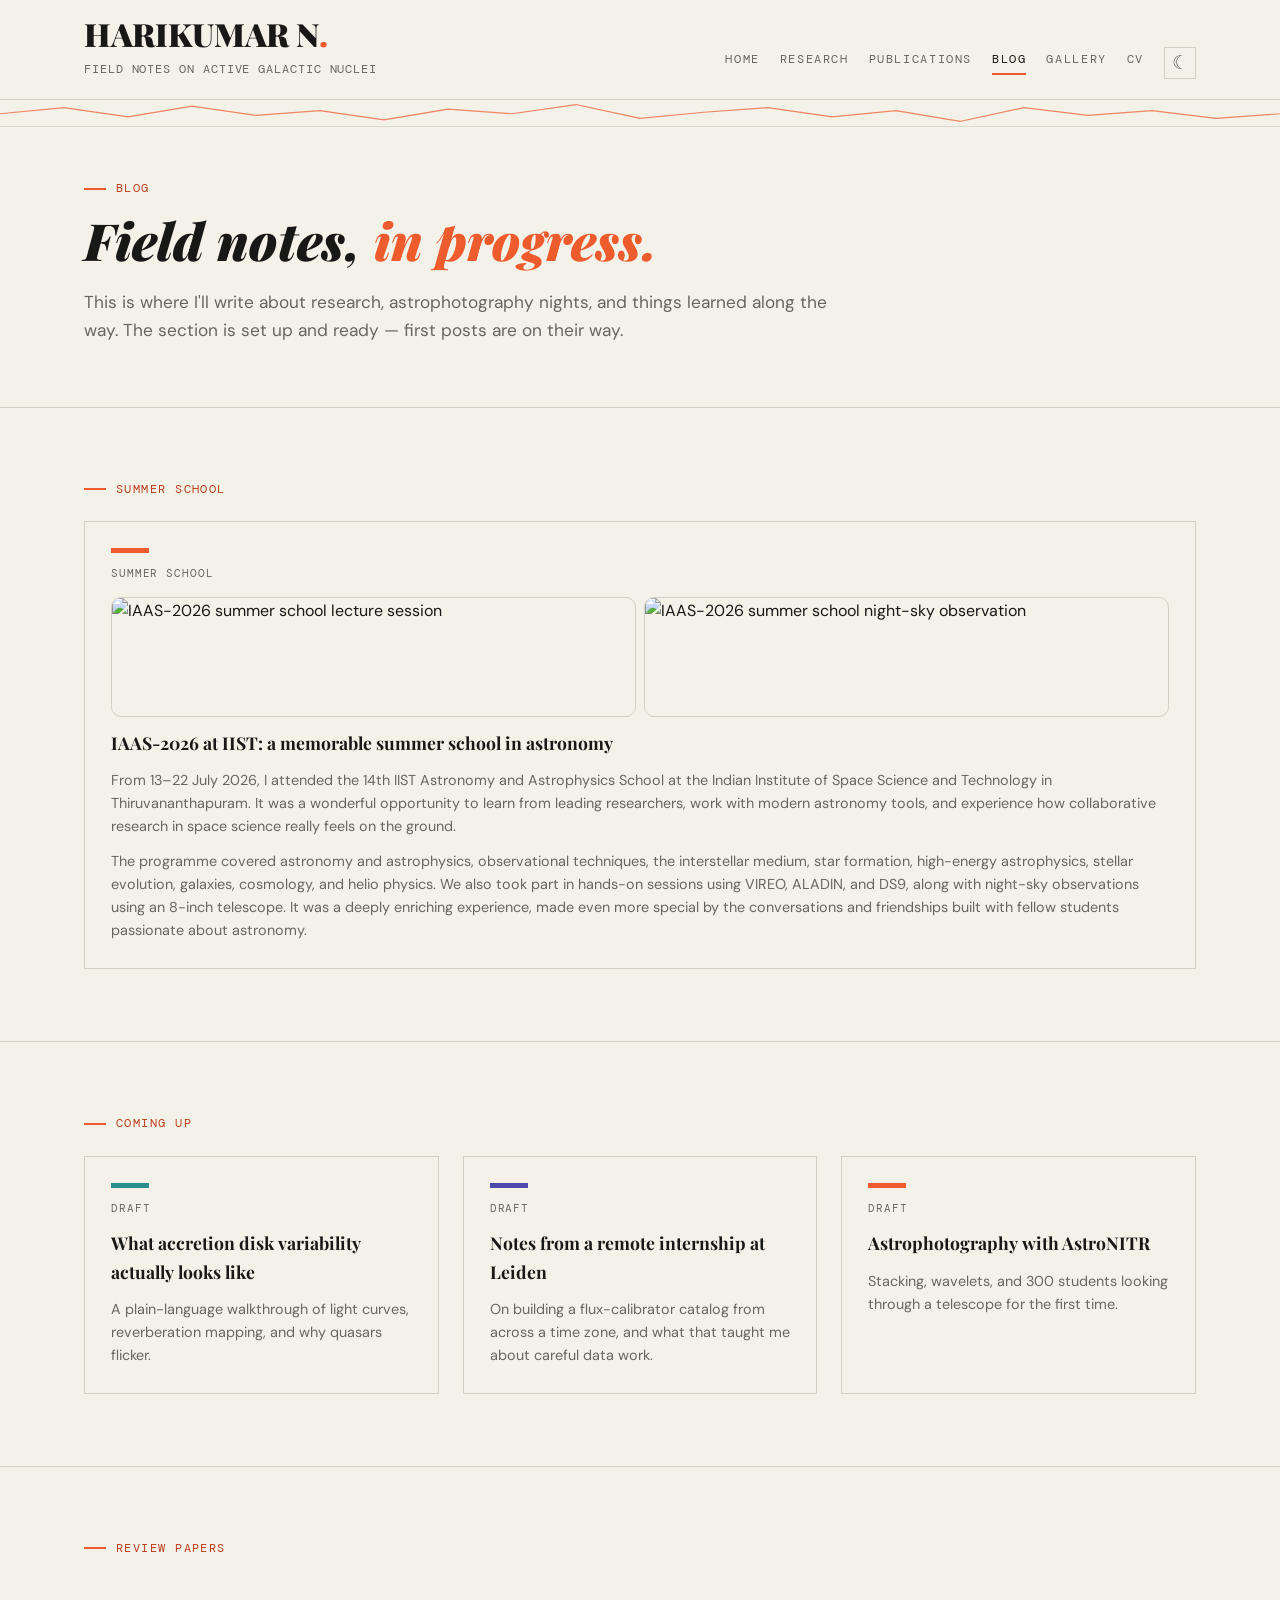
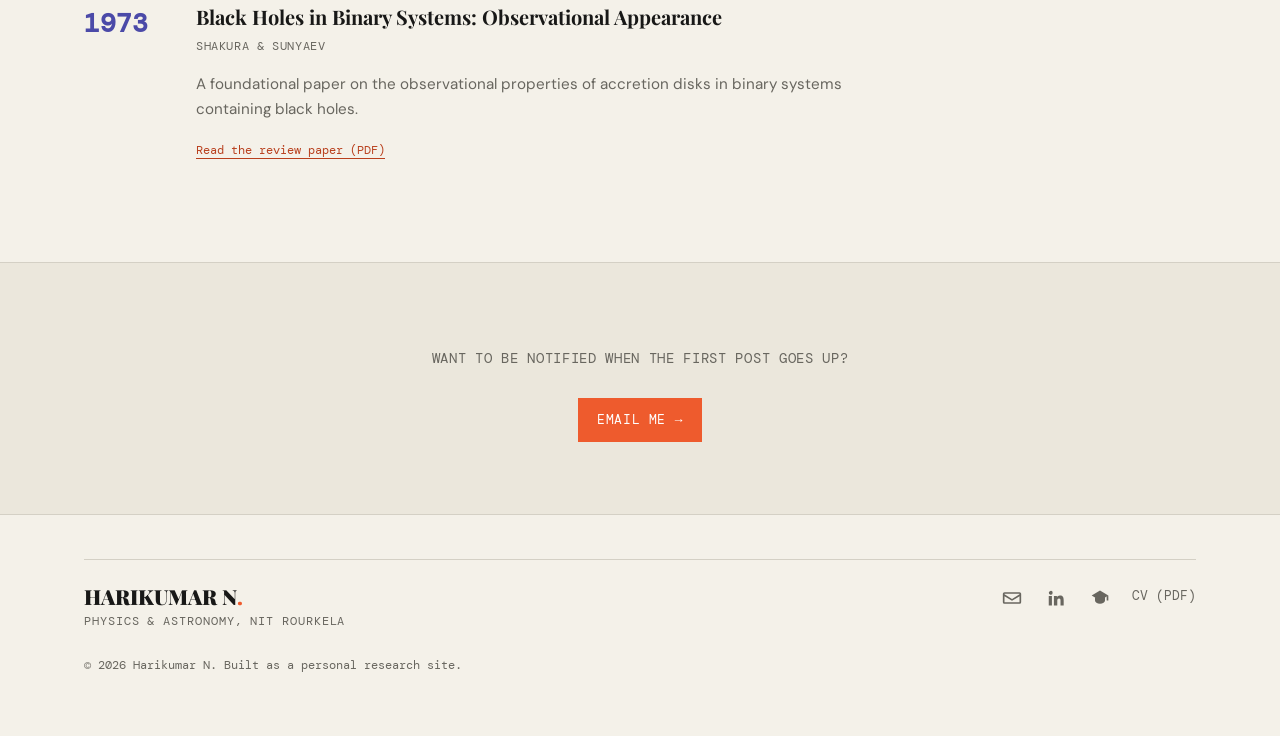
==== commit ab4f95a1: "IIST UPDATES" ====
--- a/blog.html
+++ b/blog.html
@@ -50,26 +50,32 @@
 
   <section class="block">
     <div class="wrap">
+      <div class="eyebrow" style="margin-bottom:22px;">Summer school</div>
+      <div class="postcard reveal" style="max-width:100%;">
+        <div class="tag-strip" style="background:var(--quasar);"></div>
+        <div class="status">Summer school</div>
+        <div class="postcard-photos">
+          <img src="https://media.licdn.com/dms/image/v2/D4D22AQFSFmOxFL6dYg/feedshare-shrink_800/B4DaBEFk9QJEAc-/0/1787848708690?e=2147483647&v=beta&t=x2RDFG9GNmCcGslwhn-3_SxfLvi1JYpvdrv-LiXK6uI" alt="IAAS-2026 summer school lecture session">
+          <img src="https://media.licdn.com/dms/image/v2/D4D22AQEzpt20J9bQzA/feedshare-shrink_800/B4DaBEFjOPKUAc-/0/1787848701073?e=2147483647&v=beta&t=iJWdzgJ_OFFq8cEjBRuJFJps17l3eTkjw2zPLLnnpTc" alt="IAAS-2026 summer school night-sky observation">
+        </div>
+        <h3>IAAS-2026 at IIST: a memorable summer school in astronomy</h3>
+        <p>From 13–22 July 2026, I attended the 14th IIST Astronomy and Astrophysics School at the Indian
+          Institute of Space Science and Technology in Thiruvananthapuram. It was a wonderful opportunity to
+          learn from leading researchers, work with modern astronomy tools, and experience how collaborative
+          research in space science really feels on the ground.</p>
+        <p>The programme covered astronomy and astrophysics, observational techniques, the interstellar medium,
+          star formation, high-energy astrophysics, stellar evolution, galaxies, cosmology, and helio physics. We
+          also took part in hands-on sessions using VIREO, ALADIN, and DS9, along with night-sky observations using
+          an 8-inch telescope. It was a deeply enriching experience, made even more special by the conversations
+          and friendships built with fellow students passionate about astronomy.</p>
+      </div>
+    </div>
+  </section>
+
+  <section class="block">
+    <div class="wrap">
       <div class="eyebrow" style="margin-bottom:22px;">Coming up</div>
       <div class="card-grid">
-        <div class="postcard reveal">
-          <div class="tag-strip" style="background:var(--quasar);"></div>
-          <div class="status">Summer school</div>
-          <div class="postcard-photos">
-            <img src="https://media.licdn.com/dms/image/v2/D4D22AQFSFmOxFL6dYg/feedshare-shrink_800/B4DaBEFk9QJEAc-/0/1787848708690?e=2147483647&v=beta&t=x2RDFG9GNmCcGslwhn-3_SxfLvi1JYpvdrv-LiXK6uI" alt="IAAS-2026 summer school lecture session">
-            <img src="https://media.licdn.com/dms/image/v2/D4D22AQEzpt20J9bQzA/feedshare-shrink_800/B4DaBEFjOPKUAc-/0/1787848701073?e=2147483647&v=beta&t=iJWdzgJ_OFFq8cEjBRuJFJps17l3eTkjw2zPLLnnpTc" alt="IAAS-2026 summer school night-sky observation">
-          </div>
-          <h3>IAAS-2026 at IIST: a memorable summer school in astronomy</h3>
-          <p>From 13–22 July 2026, I attended the 14th IIST Astronomy and Astrophysics School at the Indian
-            Institute of Space Science and Technology in Thiruvananthapuram. It was a wonderful opportunity to
-            learn from leading researchers, work with modern astronomy tools, and experience how collaborative
-            research in space science really feels on the ground.</p>
-          <p>The programme covered astronomy and astrophysics, observational techniques, the interstellar medium,
-            star formation, high-energy astrophysics, stellar evolution, galaxies, cosmology, and helio physics. We
-            also took part in hands-on sessions using VIREO, ALADIN, and DS9, along with night-sky observations using
-            an 8-inch telescope. It was a deeply enriching experience, made even more special by the conversations
-            and friendships built with fellow students passionate about astronomy.</p>
-        </div>
         <div class="postcard reveal">
           <div class="tag-strip"></div>
           <div class="status">Draft</div>
